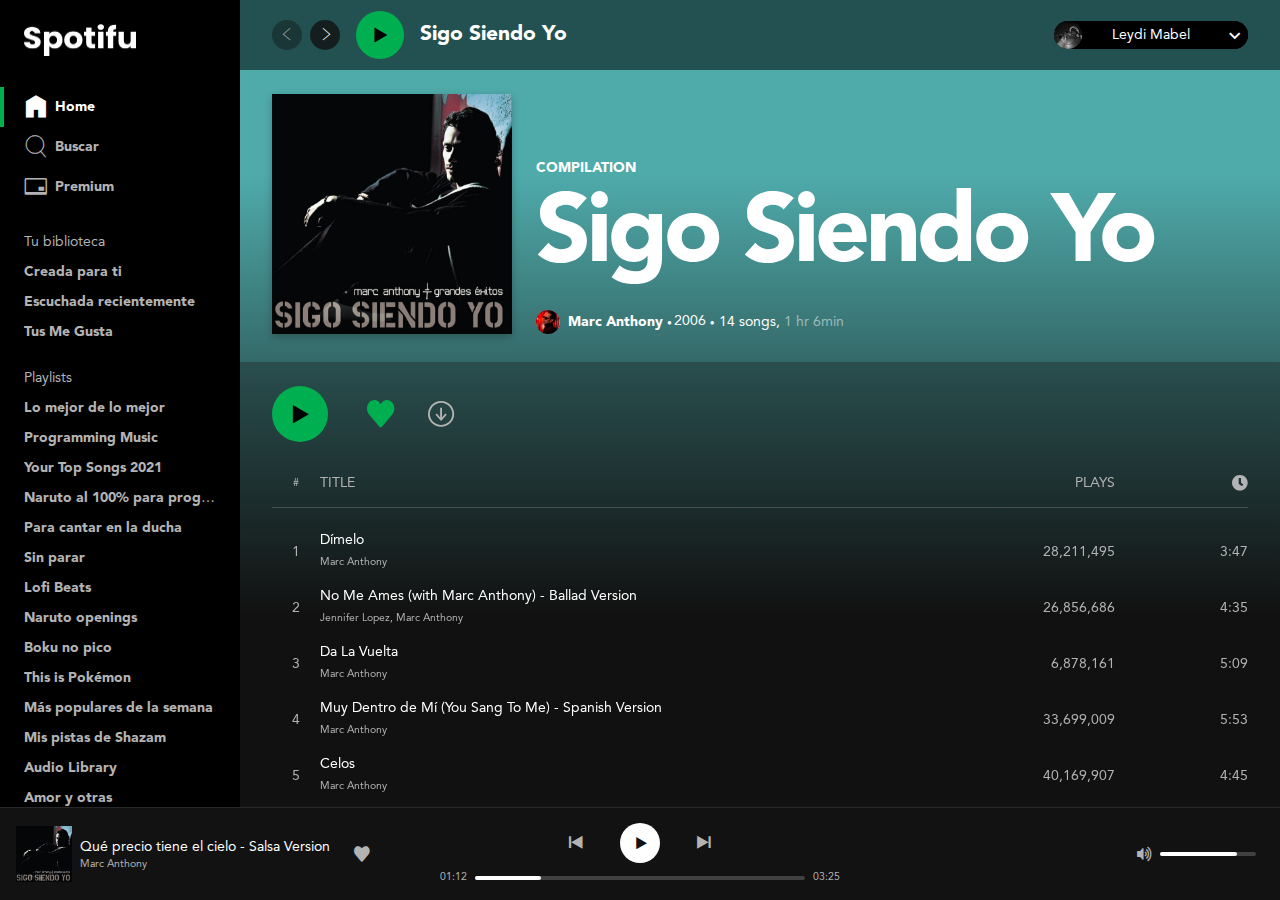
==== pages/album.html @ 7ec0ede6 "Add album component" ====
<!DOCTYPE html>
<html lang="es">
<head>
    <meta charset="UTF-8">
    <meta http-equiv="X-UA-Compatible" content="IE=edge">
    <meta name="viewport" content="width=device-width, initial-scale=1.0">
    <link rel="stylesheet" href="../styles/style.css">
    <title>Spotifu - Sigo Siendo Yo</title>
    <!-- Favicon -->
    <link rel="apple-touch-icon" sizes="57x57" href="./assets/favicon/apple-icon-57x57.png">
    <link rel="apple-touch-icon" sizes="60x60" href="./assets/favicon/apple-icon-60x60.png">
    <link rel="apple-touch-icon" sizes="72x72" href="./assets/favicon/apple-icon-72x72.png">
    <link rel="apple-touch-icon" sizes="76x76" href="./assets/favicon/apple-icon-76x76.png">
    <link rel="apple-touch-icon" sizes="114x114" href="./assets/favicon/apple-icon-114x114.png">
    <link rel="apple-touch-icon" sizes="120x120" href="./assets/favicon/apple-icon-120x120.png">
    <link rel="apple-touch-icon" sizes="144x144" href="./assets/favicon/apple-icon-144x144.png">
    <link rel="apple-touch-icon" sizes="152x152" href="./assets/favicon/apple-icon-152x152.png">
    <link rel="apple-touch-icon" sizes="180x180" href="./assets/favicon/apple-icon-180x180.png">
    <link rel="icon" type="image/png" sizes="192x192"  href="./assets/favicon/android-icon-192x192.png">
    <link rel="icon" type="image/png" sizes="32x32" href="./assets/favicon/favicon-32x32.png">
    <link rel="icon" type="image/png" sizes="96x96" href="./assets/favicon/favicon-96x96.png">
    <link rel="icon" type="image/png" sizes="16x16" href="./assets/favicon/favicon-16x16.png">
    <link rel="manifest" href="./assets/favicon/manifest.json">
    <meta name="msapplication-TileColor" content="#ffffff">
    <meta name="msapplication-TileImage" content="./assets/favicon/ms-icon-144x144.png">
    <meta name="theme-color" content="#ffffff">
</head>
<body class="body">
        
    <div class="layout">
        <div class="layout-block">
            <div class="layout-sidebar">
                <div class="sidebar">
                    <header class="logo"> 
                        <a href="/" aria-current="page">
                            <img class="logo-image" src="../assets/images/spotifu-logo.png" width="112px" height="32px" alt="Spotifu logo">
                        </a>
                    </header>
                    <!-- 
                        Alternative form:
                        <div class="logo" role="banner"></div> 
                    -->
                    <nav class="menu" aria-label="principal-navigation">
                        <ul class="menu-list">
                            <li class="menuItem is-active">
                                <a href="/" class="link" aria-current="page">
                                    <i class="icon-home" aria-hidden="true"></i> 
                                    <span>Home</span>
                                </a>
                            </li>
                            <li class="menuItem">
                                <a href="#" class="link">
                                    <i class="icon-search" aria-hidden="true"></i> 
                                    <span>Buscar</span>
                                </a>
                            </li>
                            <li class="menuItem">
                                <a href="#" class="link">
                                    <i class="icon-credit-card" aria-hidden="true"></i> 
                                    <span>Premium</span>
                                </a>
                            </li>
                        </ul>
                    </nav>
                    <nav class="list" aria-labelledby="library-navigation">
                        <h2 class="list-title" id="library-navigation">Tu biblioteca</h2>
                        <ul class="list-content">
                            <li class="list-item">
                                <span class="ellipsis">
                                    <a class="link" href="#">Creada para ti</a>
                                </span>
                            </li>
                            <li class="list-item">
                                <span class="ellipsis">
                                    <a class="link" href="#">Escuchada recientemente</a>
                                </span>
                            </li>
                            <li class="list-item">
                                <span class="ellipsis">
                                    <a class="link" href="#">Tus Me Gusta</a>
                                </span>
                            </li>
                        </ul>
                    </nav>
                    <nav class="list" aria-labelledby="playlist-navigation">
                        <h2 class="list-title" id="playlist-navigation">Playlists</h2>
                        <ul class="list-content">
                            <li class="list-item">
                                <span class="ellipsis">
                                    <a class="link" href="#">Lo mejor de lo mejor</a>
                                </span>
                            </li>
                            <li class="list-item">
                                <span class="ellipsis">
                                    <a class="link" href="#">Programming Music</a>
                                </span>
                            </li>
                            <li class="list-item">
                                <span class="ellipsis">
                                    <a class="link" href="#">Your Top Songs 2021</a>
                                </span>
                            </li>
                            <li class="list-item">
                                <span class="ellipsis">
                                    <a class="link" href="#">Naruto al 100% para programar</a>
                                </span>
                            </li>
                            <li class="list-item">
                                <span class="ellipsis">
                                    <a class="link" href="#">Para cantar en la ducha</a>
                                </span>
                            </li>
                            <li class="list-item">
                                <span class="ellipsis">
                                    <a class="link" href="#">Sin parar</a>
                                </span>
                            </li>
                            <li class="list-item">
                                <span class="ellipsis">
                                    <a class="link" href="#">Lofi Beats</a>
                                </span>
                            </li>
                            <li class="list-item">
                                <span class="ellipsis">
                                    <a class="link" href="#">Naruto openings</a>
                                </span>
                            </li>
                            <li class="list-item">
                                <span class="ellipsis">
                                    <a class="link" href="#">Boku no pico</a>
                                </span>
                            </li>
                            <li class="list-item">
                                <span class="ellipsis">
                                    <a class="link" href="#">This is Pokémon</a>
                                </span>
                            </li>
                            <li class="list-item">
                                <span class="ellipsis">
                                    <a class="link" href="#">Más populares de la semana</a>
                                </span>
                            </li>
                            <li class="list-item">
                                <span class="ellipsis">
                                    <a class="link" href="#">Mis pistas de Shazam</a>
                                </span>
                            </li>
                            <li class="list-item">
                                <span class="ellipsis">
                                    <a class="link" href="#">Audio Library</a>
                                </span>
                            </li>
                            <li class="list-item">
                                <span class="ellipsis">
                                    <a class="link" href="#">Amor y otras</a>
                                </span>
                            </li>
                            <li class="list-item">
                                <span class="ellipsis">
                                    <a class="link" href="#">Latin</a>
                                </span>
                            </li>
                            <li class="list-item">
                                <span class="ellipsis">
                                    <a class="link" href="#">Pokémon</a>
                                </span>
                            </li>
                            <li class="list-item">
                                <span class="ellipsis">
                                    <a class="link" href="#">Para cantar</a>
                                </span>
                            </li>
                            <li class="list-item">
                                <span class="ellipsis">
                                    <a class="link" href="#">Yui</a>
                                </span>
                            </li>
                        </ul>
                    </nav>
                </div>
            </div>
            <div class="layout-main">
                <div class="album-page">
                    <div class="sticky">
                        <div class="album-page-block">
                            <header class="header" aria-label="Top bar and user menu">
                                <div class="searching-container album-heading">
                                    <div class="navigation">
                                        <button class="navigation-prev" disabled aria-label="Back" title="Back">
                                            <i class="icon-arrow-left" aria-hidden="true"></i>
                                        </button>
                                        <button class="navigation-next" aria-label="Next" title="Next">
                                            <i class="icon-arrow-right" aria-hidden="true"></i>
                                        </button>
                                    </div>
                                    <div class="album-play">
                                        <button class="buttonIcon is-primary" aria-label="Play" title="Play">
                                            <i class="icon-play" aria-hidden="true"></i>
                                        </button>
                                    </div>
                                    <div class="album-title">
                                        <h2 class="album-name">Sigo Siendo Yo</h2>
                                    </div>
                                </div>
                                <div class="user">
                                    <div class="user-profile">
                                        <img src="../assets/images/user/leydi-mabel.jpg" width="28" height="28" alt="User profile image">
                                    </div>
                                    <div class="user-detail">
                                        <span class="ellipsis">
                                            <h3 class="user-username">Leydi Mabel</h3>
                                        </span>
                                    </div>
                                    <button class="dropdown-toggle" aria-label="Dropdown Toogle" title="Dropdown Toogle">
                                        <i class="icon-vector" aria-hidden="true"></i>
                                    </button>
                                </div>
                            </header>
                        </div>
                    </div>
                    <main class="album-page-block">
                        <section class="identifier">
                            <div class="identifier-coverAlbum">
                                <img src="../assets/images/album-cover/sin-otro-sentido.jpg" width="240" height="240" alt="Cover Sin Otro Sentido album">
                            </div>
                            <div class="identifier-info">
                                <span class="identifier-heading">COMPILATION</span>
                                <div class="identifier-title">
                                    <h3 class="identifier-titleAlbum">Sigo Siendo Yo</h3> 
                                </div>
                                <div class="identifier-about">
                                    <div class="identifier-cover">
                                        <img class="identifier-coverSinger" src="../assets/images/album-cover/cover-singer.jpg" width="50" height="50" alt="Cover of Marc Anthony singer">
                                    </div>
                                    <div class="identifier-detail">
                                        <a class="identifier-nameSinger link" href="#">Marc Anthony</a>
                                        <p class="identifier-date">2006 </p>
                                        <p class="identifier-quantity">14 songs, <span class="identifier-time">1 hr 6min</span></p>
                                    </div>
                                </div>
                            </div>
                        </section> 
                        <section class="albumContainer">
                            <div class="albumContainer-block">
                                <div class="controlButton">
                                    <div class="controlButton-container">
                                        <div class="controlButton-principal">
                                            <div class="playAlbum-container">
                                                <button class="buttonIcon is-primary playAlbum">
                                                    <i class="icon-play"></i>
                                                </button>
                                            </div>
                                        </div>
                                        <div class="controlButton-secondary">
                                            <div class="saveAlbum-container">
                                                <button class="buttonIcon saveAlbum" title="Remove From Your Library">
                                                    <i class="icon-heart"></i>
                                                </button>
                                            </div>
                                            <div class="downloadAlbum-container">
                                                <button class="buttonIcon downloadAlbum" title="Download">
                                                    <i class="icon-download"></i>
                                                </button>
                                            </div>
                                        </div>
                                    </div>
                                </div>
                            </div>
                            <div class="albumContainer-block">
                                <div class="albumListing">
                                    <div class="sticky">
                                        <div class="albumListing-block">
                                            <div class="albumHeader">
                                                <div class="numberSong titleHeader">
                                                    <p class="numberSong-title">#</p>
                                                </div>
                                                <div class="nameSong title-header">
                                                    <p class="nameSong-title">TITLE</p>
                                                </div>
                                                <div class="playSong title-header">
                                                    <p class="playSong-title">PLAYS</p>
                                                </div>
                                                <div class="durationSong durationSong-title title-header">
                                                    <i class="icon-clock"></i>
                                                </div>
                                            </div>
                                        </div>
                                    </div>
                                    <div class="albumListing-block">
                                        <div class="albumList">
                                            <div class="albumList-container">
                                                <div class="song">
                                                    <div class="numberSong numberSong-container">
                                                        <span class="numberSong-enumeration">1</span>
                                                        <button class="buttonIcon play-song">
                                                            <i class="icon-play" aria-hidden="true"></i>
                                                        </button>
                                                    </div>
                                                    <div class="nameSong nameSong-container">
                                                        <p class="nameSong-name">Dímelo</p>
                                                        <p class="nameSong-artist">Marc Anthony</p>
                                                    </div>
                                                    <div class="playSong playSong-container">
                                                        <span class="playSong-quantity">28,211,495</span>
                                                    </div>
                                                    <div class="durationSong durationSong-container">
                                                        <span class="durationSong-time">3:47</span>
                                                    </div>
                                                </div>
                                    
                                                <div class="song">
                                                    <div class="numberSong numberSong-container">
                                                        <span class="numberSong-enumeration">2</span>
                                                        <button class="buttonIcon play-song">
                                                            <i class="icon-play" aria-hidden="true"></i>
                                                        </button>
                                                    </div>
                                                    <div class="nameSong nameSong-container">
                                                        <p class="nameSong-name">No Me Ames (with Marc Anthony) - Ballad Version</p>
                                                        <p class="nameSong-artist">Jennifer Lopez, Marc Anthony</p>
                                                    </div>
                                                    <div class="playSong playSong-container">
                                                        <span class="playSong-quantity">26,856,686</span>
                                                    </div>
                                                    <div class="durationSong durationSong-container">
                                                        <span class="durationSong-time">4:35</span>
                                                    </div>
                                                </div>
                                    
                                                <div class="song">
                                                    <div class="numberSong numberSong-container">
                                                        <span class="numberSong-enumeration">3</span>
                                                        <button class="buttonIcon play-song">
                                                            <i class="icon-play" aria-hidden="true"></i>
                                                        </button>
                                                    </div>
                                                    <div class="nameSong nameSong-container">
                                                        <p class="nameSong-name">Da La Vuelta</p>
                                                        <p class="nameSong-artist">Marc Anthony</p>
                                                    </div>
                                                    <div class="playSong playSong-container">
                                                        <span class="playSong-quantity">6,878,161</span>
                                                    </div>
                                                    <div class="durationSong durationSong-container">
                                                        <span class="durationSong-time">5:09</span>
                                                    </div>
                                                </div>
                                    
                                                <div class="song">
                                                    <div class="numberSong numberSong-container">
                                                        <span class="numberSong-enumeration">4</span>
                                                        <button class="buttonIcon play-song">
                                                            <i class="icon-play" aria-hidden="true"></i>
                                                        </button>
                                                    </div>
                                                    <div class="nameSong nameSong-container">
                                                        <p class="nameSong-name">Muy Dentro de Mí (You Sang To Me) - Spanish Version</p>
                                                        <p class="nameSong-artist">Marc Anthony</p>
                                                    </div>
                                                    <div class="playSong playSong-container">
                                                        <span class="playSong-quantity">33,699,009</span>
                                                    </div>
                                                    <div class="durationSong durationSong-container">
                                                        <span class="durationSong-time">5:53</span>
                                                    </div>
                                                </div>
                                    
                                                <div class="song">
                                                    <div class="numberSong numberSong-container">
                                                        <span class="numberSong-enumeration">5</span>
                                                        <button class="buttonIcon play-song">
                                                            <i class="icon-play" aria-hidden="true"></i>
                                                        </button>
                                                    </div>
                                                    <div class="nameSong nameSong-container">
                                                        <p class="nameSong-name">Celos</p>
                                                        <p class="nameSong-artist">Marc Anthony</p>
                                                    </div>
                                                    <div class="playSong playSong-container">
                                                        <span class="playSong-quantity">40,169,907</span>
                                                    </div>
                                                    <div class="durationSong durationSong-container">
                                                        <span class="durationSong-time">4:45</span>
                                                    </div>
                                                </div>
                                    
                                                <div class="song">
                                                    <div class="numberSong numberSong-container">
                                                        <span class="numberSong-enumeration">6</span>
                                                        <button class="buttonIcon play-song">
                                                            <i class="icon-play" aria-hidden="true"></i>
                                                        </button>
                                                    </div>
                                                    <div class="nameSong nameSong-container">
                                                        <p class="nameSong-name">Tragedia</p>
                                                        <p class="nameSong-artist">Marc Anthony</p>
                                                    </div>
                                                    <div class="playSong playSong-container">
                                                        <span class="playSong-quantity">8,869,617</span>
                                                    </div>
                                                    <div class="durationSong durationSong-container">
                                                        <span class="durationSong-time">3:46</span>
                                                    </div>
                                                </div>
                                    
                                                <div class="song">
                                                    <div class="numberSong numberSong-container">
                                                        <span class="numberSong-enumeration">7</span>
                                                        <button class="buttonIcon play-song">
                                                            <i class="icon-play" aria-hidden="true"></i>
                                                        </button>
                                                    </div>
                                                    <div class="nameSong nameSong-container">
                                                        <p class="nameSong-name">Barco a la Deriva</p>
                                                        <p class="nameSong-artist">Marc Anthony</p>
                                                    </div>
                                                    <div class="playSong playSong-container">
                                                        <span class="playSong-quantity">6,094,743</span>
                                                    </div>
                                                    <div class="durationSong durationSong-container">
                                                        <span class="durationSong-time">4:33</span>
                                                    </div>
                                                </div>
                                    
                                                <div class="song">
                                                    <div class="numberSong numberSong-container">
                                                        <span class="numberSong-enumeration">8</span>
                                                        <button class="buttonIcon play-song">
                                                            <i class="icon-play" aria-hidden="true"></i>
                                                        </button>
                                                    </div>
                                                    <div class="nameSong nameSong-container">
                                                        <p class="nameSong-name">Ahora Quién</p>
                                                        <p class="nameSong-artist">Marc Anthony</p>
                                                    </div>
                                                    <div class="playSong playSong-container">
                                                        <span class="playSong-quantity">58,968,268</span>
                                                    </div>
                                                    <div class="durationSong durationSong-container">
                                                        <span class="durationSong-time">5:05</span>
                                                    </div>
                                                </div>
                                    
                                                <div class="song">
                                                    <div class="numberSong numberSong-container">
                                                        <span class="numberSong-enumeration">9</span>
                                                        <button class="buttonIcon play-song">
                                                            <i class="icon-play" aria-hidden="true"></i>
                                                        </button>
                                                    </div>
                                                    <div class="nameSong nameSong-container">
                                                        <p class="nameSong-name">Valió la Pena - Salsa Version</p>
                                                        <p class="nameSong-artist">Marc Anthony</p>
                                                    </div>
                                                    <div class="playSong playSong-container">
                                                        <span class="playSong-quantity">158,911,388</span>
                                                    </div>
                                                    <div class="durationSong durationSong-container">
                                                        <span class="durationSong-time">4:49</span>
                                                    </div>
                                                </div>
                                    
                                                <div class="song">
                                                    <div class="numberSong numberSong-container">
                                                        <span class="numberSong-enumeration">10</span>
                                                        <button class="buttonIcon play-song">
                                                            <i class="icon-play" aria-hidden="true"></i>
                                                        </button>
                                                    </div>
                                                    <div class="nameSong nameSong-container">
                                                        <p class="nameSong-name">Se Esfuma Tu Amor</p>
                                                        <p class="nameSong-artist">Marc Anthony</p>
                                                    </div>
                                                    <div class="playSong playSong-container">
                                                        <span class="playSong-quantity">6,734,876</span>
                                                    </div>
                                                    <div class="durationSong durationSong-container">
                                                        <span class="durationSong-time">3:52</span>
                                                    </div>
                                                </div>
                                    
                                                <div class="song">
                                                    <div class="numberSong numberSong-container">
                                                        <span class="numberSong-enumeration">11</span>
                                                        <button class="buttonIcon play-song">
                                                            <i class="icon-play" aria-hidden="true"></i>
                                                        </button>
                                                    </div>
                                                    <div class="nameSong nameSong-container">
                                                        <p class="nameSong-name">Tu Amor Me Hace Bien - Salsa Version</p>
                                                        <p class="nameSong-artist">Marc Anthony</p>
                                                    </div>
                                                    <div class="playSong playSong-container">
                                                        <span class="playSong-quantity">187,162,768</span>
                                                    </div>
                                                    <div class="durationSong durationSong-container">
                                                        <span class="durationSong-time">4:49</span>
                                                    </div>
                                                </div>
                                    
                                                <div class="song">
                                                    <div class="numberSong numberSong-container">
                                                        <span class="numberSong-enumeration">12</span>
                                                        <button class="buttonIcon play-song">
                                                            <i class="icon-play" aria-hidden="true"></i>
                                                        </button>
                                                    </div>
                                                    <div class="nameSong nameSong-container">
                                                        <p class="nameSong-name">Lamento Borincano - Salsa Version</p>
                                                        <p class="nameSong-artist">Marc Anthony</p>
                                                    </div>
                                                    <div class="playSong playSong-container">
                                                        <span class="playSong-quantity">6,491,517</span>
                                                    </div>
                                                    <div class="durationSong durationSong-container">
                                                        <span class="durationSong-time">5:03</span>
                                                    </div>
                                                </div>
                                    
                                                <div class="song">
                                                    <div class="numberSong numberSong-container">
                                                        <span class="numberSong-enumeration">13</span>
                                                        <button class="buttonIcon play-song">
                                                            <i class="icon-play" aria-hidden="true"></i>
                                                        </button>
                                                    </div>
                                                    <div class="nameSong nameSong-container">
                                                        <p class="nameSong-name">Lo Que No Di</p>
                                                        <p class="nameSong-artist">Marc Anthony</p>
                                                    </div>
                                                    <div class="playSong playSong-container">
                                                        <span class="playSong-quantity">3,757,350</span>
                                                    </div>
                                                    <div class="durationSong durationSong-container">
                                                        <span class="durationSong-time">5:32</span>
                                                    </div>
                                                </div>
                                    
                                                <div class="song">
                                                    <div class="numberSong numberSong-container">
                                                        <span class="numberSong-enumeration">14</span>
                                                        <button class="buttonIcon play-song">
                                                            <i class="icon-play" aria-hidden="true"></i>
                                                        </button>
                                                    </div>
                                                    <div class="nameSong nameSong-container">
                                                        <p class="nameSong-name">Qué Precio Tiene el Cielo - Salsa Version</p>
                                                        <p class="nameSong-artist">Marc Anthony</p>
                                                    </div>
                                                    <div class="playSong playSong-container">
                                                        <span class="playSong-quantity">113,970,550</span>
                                                    </div>
                                                    <div class="durationSong durationSong-container">
                                                        <span class="durationSong-time">5:02</span>
                                                    </div>
                                                </div>
                                            </div>
                                        </div>
                                    </div>
                                </div>
                            </div>
                            <div class="albumContainer-block">
                                <div class="albumCopyright">
                                    <p class="albumCopyright-date">June 30, 2006</p>
                                    <p class="albumCopyright-info">&reg; Compilation 2006 SONY BMG MUSIC ENTERTAINMENT (US Latin) LLC</p>
                                </div>
                            </div>        
                        </section>
                        <section class="playlistList" aria-labelledby="region-2">
                            <div class="playlistList-top">
                                <div class="playlistList-heading">
                                    <h2 class="playlistList-title" id="region-2">More by Marc Anthony</h2>
                                </div>
                                <div class="navigation">
                                    <button class="navigation-prev" aria-label="Back" title="Back">
                                        <i class="icon-arrow-left" aria-hidden="true"></i>
                                    </button>
                                    <button class="navigation-next" disabled aria-label="Next" title="Next">
                                        <i class="icon-arrow-right" aria-hidden="true"></i>
                                    </button>
                                </div>
                            </div>
                            <div class="playlistList-container">
                                <div class="playlistA">
                                    <div class="playlistA-cover">
                                        <img src="../assets/images/album-cover/marc-anthony/3-0.jpg"  width="150" height="150" alt="Cover 3.0 album by Marc Anthony">
                                        <button class="buttonIcon is-primary" aria-label="Play" title="Play">
                                            <i class="icon-play" aria-hidden="true"></i>
                                        </button>
                                    </div>
                                    <div class="playlistA-detail">
                                        <a href="#" class="playlistA-title">3.0</a>
                                        <a href="#" class="playlistA-artist">2013</a>
                                    </div>
                                </div>
                                <div class="playlistA">
                                    <div class="playlistA-cover">
                                        <img src="../assets/images/album-cover/marc-anthony/valio-la-pena.jpg"  width="150" height="150" alt="Cover Valio La Pena album by Marc Anthony">
                                        <button class="buttonIcon is-primary" aria-label="Play" title="Play">
                                            <i class="icon-play" aria-hidden="true"></i>
                                        </button>
                                    </div>
                                    <div class="playlistA-detail">
                                        <a href="#" class="playlistA-title">Valió La Pena</a>
                                        <a href="#" class="playlistA-artist">2004</a>
                                    </div>
                                </div>
                                
                                <div class="playlistA">
                                    <div class="playlistA-cover">
                                        <img src="../assets/images/album-cover/marc-anthony/pa-lla-voy.jpg"  width="150" height="150" alt="Cover Pa'lla Voy album by Marc Anthony">
                                        <button class="buttonIcon is-primary" aria-label="Play" title="Play">
                                            <i class="icon-play" aria-hidden="true"></i>
                                        </button>
                                    </div>
                                    <div class="playlistA-detail">
                                        <a href="#" class="playlistA-title">Pa'lla Voy</a>
                                        <a href="#" class="playlistA-artist">2022</a>
                                    </div>
                                </div>
                        
                                <div class="playlistA">
                                    <div class="playlistA-cover">
                                        <img src="../assets/images/album-cover/marc-anthony/opus.jpg"  width="150" height="150" alt="Cover OPUS album by Marc Anthony">
                                        <button class="buttonIcon is-primary" aria-label="Play" title="Play">
                                            <i class="icon-play" aria-hidden="true"></i>
                                        </button>
                                    </div>
                                    <div class="playlistA-detail">
                                        <a href="#" class="playlistA-title">OPUS</a>
                                        <a href="#" class="playlistA-artist">2019</a>
                                    </div>
                                </div>
                        
                                <div class="playlistA">
                                    <div class="playlistA-cover">
                                        <img src="../assets/images/album-cover/marc-anthony/de-vuelta-pa-la-vuelta.jpg"  width="150" height="150" alt="Cover De Vuelta Pa' La Vuelta album by Marc Anthony">
                                        <button class="buttonIcon is-primary" aria-label="Play" title="Play">
                                            <i class="icon-play" aria-hidden="true"></i>
                                        </button>
                                    </div>
                                    <div class="playlistA-detail">
                                        <a href="#" class="playlistA-title">De Vuelta Pa' La Vuelta</a>
                                        <a href="#" class="playlistA-artist">2020</a>
                                    </div>
                                </div>
                        
                                <div class="playlistA">
                                    <div class="playlistA-cover">
                                        <img src="../assets/images/album-cover/marc-anthony/contra-la-corriente.jpg"  width="150" height="150" alt="Cover Contra La Corriente album by Marc Anthony">
                                        <button class="buttonIcon is-primary" aria-label="Play" title="Play">
                                            <i class="icon-play" aria-hidden="true"></i>
                                        </button>
                                    </div>
                                    <div class="playlistA-detail">
                                        <a href="#" class="playlistA-title">Contra La Corriente</a>
                                        <a href="#" class="playlistA-artist">1997</a>
                                    </div>
                                </div>
                        
                                <div class="playlistA">
                                    <div class="playlistA-cover">
                                        <img src="../assets/images/album-cover/marc-anthony/iconos.jpg"  width="150" height="150" alt="Cover Iconos album by Marc Anthony">
                                        <button class="buttonIcon is-primary" aria-label="Play" title="Play">
                                            <i class="icon-play" aria-hidden="true"></i>
                                        </button>
                                    </div>
                                    <div class="playlistA-detail">
                                        <a href="#" class="playlistA-title">Iconos</a>
                                        <a href="#" class="playlistA-artist">2010</a>
                                    </div>
                                </div>
                    
                                <div class="playlistA">
                                    <div class="playlistA-cover">
                                        <img src="../assets/images/album-cover/marc-anthony/amar-sin-mentiras.jpg"  width="150" height="150" alt="Cover Amar Sin Mentiras album by Marc Anthony">
                                        <button class="buttonIcon is-primary" aria-label="Play" title="Play">
                                            <i class="icon-play" aria-hidden="true"></i>
                                        </button>
                                    </div>
                                    <div class="playlistA-detail">
                                        <a href="#" class="playlistA-title">Amar Sin Mentiras</a>
                                        <a href="#" class="playlistA-artist">2004</a>
                                    </div>
                                </div>
                    
                                <div class="playlistA">
                                    <div class="playlistA-cover">
                                        <img src="../assets/images/album-cover/marc-anthony/mended.jpg"  width="150" height="150" alt="Cover Mended album by Marc Anthony">
                                        <button class="buttonIcon is-primary" aria-label="Play" title="Play">
                                            <i class="icon-play" aria-hidden="true"></i>
                                        </button>
                                    </div>
                                    <div class="playlistA-detail">
                                        <a href="#" class="playlistA-title">Mended</a>
                                        <a href="#" class="playlistA-artist">2002</a>
                                    </div>
                                </div>
                    
                                <div class="playlistA">
                                    <div class="playlistA-cover">
                                        <img src="../assets/images/album-cover/marc-anthony/libre.jpg"  width="150" height="150" alt="Cover Libre album by Marc Anthony">
                                        <button class="buttonIcon is-primary" aria-label="Play" title="Play">
                                            <i class="icon-play" aria-hidden="true"></i>
                                        </button>
                                    </div>
                                    <div class="playlistA-detail">
                                        <a href="#" class="playlistA-title">Libre</a>
                                        <a href="#" class="playlistA-artist">2001</a>
                                    </div>
                                </div>
                            </div>      
                        </section>
                    </main>
                </div>
            </div>
        </div>
        <div class="layout-block">
            <footer class="layout-bottom">
                <div class="player">
                    <div class="player-nowPlaying">
                        <div class="nowPlaying">
                            <div class="nowPlaying-cover">
                                <img src="../assets/images/album-cover/sin-otro-sentido.jpg" width="56" height="56" alt="Song cover Que precio tiene el cielo">
                            </div>
                            <div class="nowPlaying-detail">
                                <div class="nowPlaying-description">
                                    <a class="nowPlaying-title" href="#">Qué precio tiene el cielo - Salsa Version</a>
                                    <a class="nowPlaying-artist" href="#">Marc Anthony</a>
                                </div>
                                <div class="nowPlaying-action">
                                    <button class="player-controller" aria-label="Save from Your Library" title="Save from Your Library" role="switch" aria-checked="false">
                                        <i class="icon-heart" aria-hidden="true"></i>
                                    </button>
                                </div>
                            </div>
                        </div>
                    </div>
                    <div class="player-playerControl">
                        <div class="playerControl">
                            <div class="playerControl-button" aria-label="Playback control">
                                <button class="buttonIcon" aria-label="Previous" title="Previous">
                                    <i class="icon-prev"  aria-hidden="true"></i>
                                </button>
                                <button class="buttonIcon is-white" aria-label="Play" title="Play">
                                    <i class="icon-play"  aria-hidden="true"></i>
                                </button>
                                <button class="buttonIcon" aria-label="Next" title="Next">
                                    <i class="icon-next"  aria-hidden="true"></i>
                                </button>            
                            </div>
                            <div class="playerPlayback">
                                <span class="playerPlayback-progressTime">01:12</span>
                                <div class="playerPlayback-slider">
                                    <div class="slider">
                                        <div class="slider-progress">
                                            <button class="slider-button" aria-label="Control audio playback progress"></button>
                                        </div>
                                    </div>
                                </div>
                                <span class="playerPlayback-progressTime">03:25</span>
                            </div>
                        </div>
                    </div>
                    <div class="player-volumeControl">
                        <div class="volumeControl">
                            <button class="player-controller" aria-describedby="volume-icon" aria-label="Mute" title="Mute">
                                <i class="icon-volume-up" id="volume-icon" role="presentation" aria-label="Volume up"></i>
                            </button> 
                            <div class="volumeControl-slider">
                                <div class="slider">
                                    <div class="slider-progress">
                                        <button class="slider-button" aria-label="Control audio playback volume"></button>
                                    </div>
                                </div>
                            </div>
                        </div>
                    </div>
                </div>
            </footer>
        </div>        
    </div>
    
</body>
</html>
---- styles/style.css ----
@import './icon.css';
@import './font.css';
@import './body.css';
@import './link.css';
@import './button-icon.css';
@import './sidebar.css';
@import './ellipsis.css';
@import './player.css';
@import './page.css';
@import './layout.css';
@import './scrollbar.css';
@import './album.css';

:root {
    /* Colors*/
    --primary: #00B050;
    --white: #FFFFFF;
    --gray10: #B3B3B3;
    --gray20: #737373;
    --gray30: #282828;
    --gray40: #181818;
    --gray50: #121212;
    --gray60: #000000;

    /* Font */
    --baseFontFamily: Avenir, Helvetica, sans-serif;
    
    /* Text styles */
    /* SYNTAX → font: font-style, font-variant, font-weight, font-size, font-height, font-family; */
    --headline1: 900 2rem/normal var(--baseFontFamily); 
    --headline2: 800 1.5rem/1.75rem var(--baseFontFamily); 
    --baseFont: normal .875rem/1.375rem var(--baseFontFamily); 
    --baseFontBold: 900 .875rem/1.375rem var(--baseFontFamily); 
    --button: 500 .875rem/1rem var(--baseFontFamily); 
    --small: 500 .75em/normal var(--baseFontFamily); 
    /*'small' will be 75 % of the size of its parent*/
}
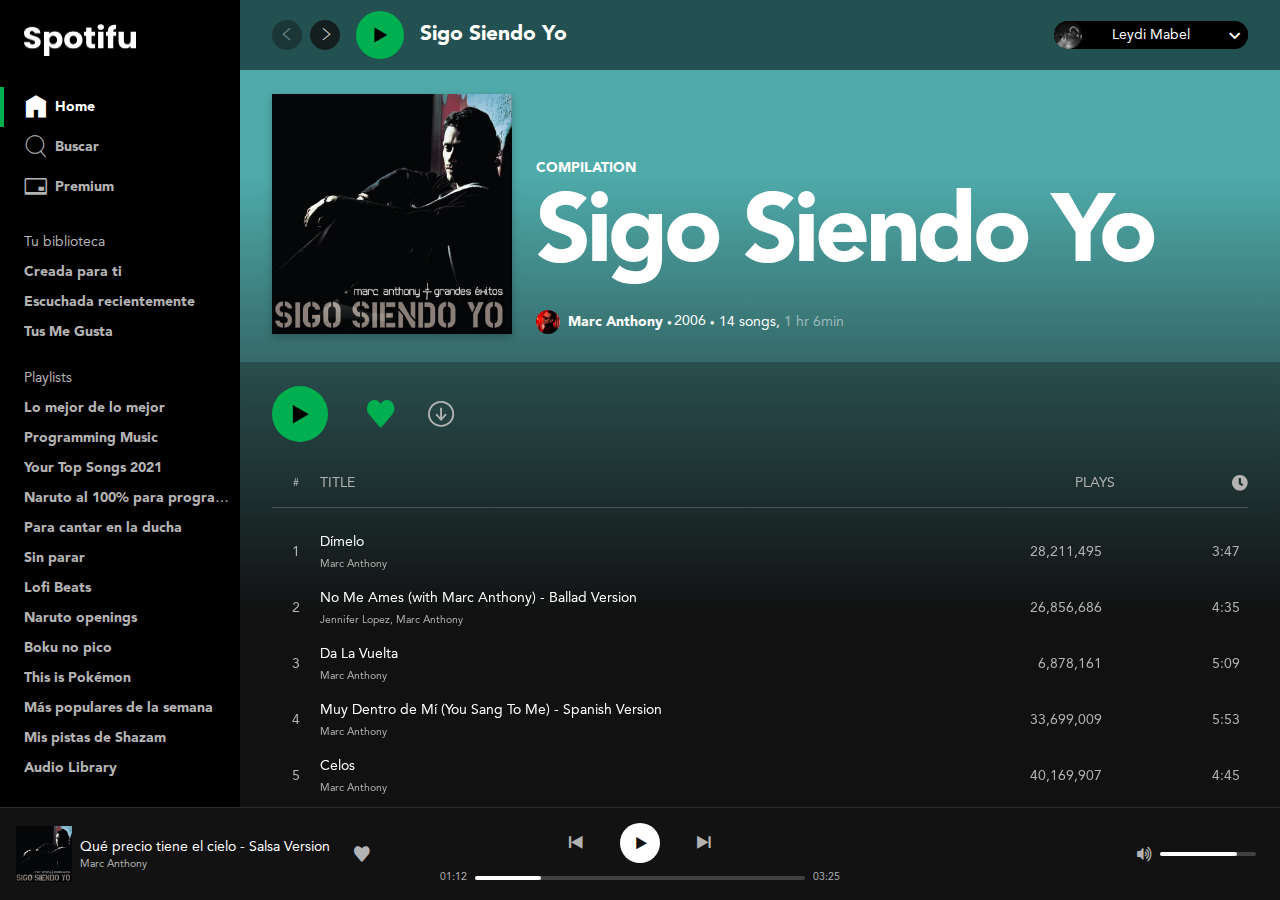
==== commit d139e12f: "Modify playlist songs on the sidebar" ====
--- a/pages/album.html
+++ b/pages/album.html
@@ -32,7 +32,7 @@
             <div class="layout-sidebar">
                 <div class="sidebar">
                     <header class="logo"> 
-                        <a href="/" aria-current="page">
+                        <a href="../index.html" aria-current="page">
                             <img class="logo-image" src="../assets/images/spotifu-logo.png" width="112px" height="32px" alt="Spotifu logo">
                         </a>
                     </header>
@@ -43,7 +43,7 @@
                     <nav class="menu" aria-label="principal-navigation">
                         <ul class="menu-list">
                             <li class="menuItem is-active">
-                                <a href="/" class="link" aria-current="page">
+                                <a href="../index.html" class="link" aria-current="page">
                                     <i class="icon-home" aria-hidden="true"></i> 
                                     <span>Home</span>
                                 </a>
@@ -84,98 +84,100 @@
                     </nav>
                     <nav class="list" aria-labelledby="playlist-navigation">
                         <h2 class="list-title" id="playlist-navigation">Playlists</h2>
-                        <ul class="list-content">
-                            <li class="list-item">
-                                <span class="ellipsis">
-                                    <a class="link" href="#">Lo mejor de lo mejor</a>
-                                </span>
-                            </li>
-                            <li class="list-item">
-                                <span class="ellipsis">
-                                    <a class="link" href="#">Programming Music</a>
-                                </span>
-                            </li>
-                            <li class="list-item">
-                                <span class="ellipsis">
-                                    <a class="link" href="#">Your Top Songs 2021</a>
-                                </span>
-                            </li>
-                            <li class="list-item">
-                                <span class="ellipsis">
-                                    <a class="link" href="#">Naruto al 100% para programar</a>
-                                </span>
-                            </li>
-                            <li class="list-item">
-                                <span class="ellipsis">
-                                    <a class="link" href="#">Para cantar en la ducha</a>
-                                </span>
-                            </li>
-                            <li class="list-item">
-                                <span class="ellipsis">
-                                    <a class="link" href="#">Sin parar</a>
-                                </span>
-                            </li>
-                            <li class="list-item">
-                                <span class="ellipsis">
-                                    <a class="link" href="#">Lofi Beats</a>
-                                </span>
-                            </li>
-                            <li class="list-item">
-                                <span class="ellipsis">
-                                    <a class="link" href="#">Naruto openings</a>
-                                </span>
-                            </li>
-                            <li class="list-item">
-                                <span class="ellipsis">
-                                    <a class="link" href="#">Boku no pico</a>
-                                </span>
-                            </li>
-                            <li class="list-item">
-                                <span class="ellipsis">
-                                    <a class="link" href="#">This is Pokémon</a>
-                                </span>
-                            </li>
-                            <li class="list-item">
-                                <span class="ellipsis">
-                                    <a class="link" href="#">Más populares de la semana</a>
-                                </span>
-                            </li>
-                            <li class="list-item">
-                                <span class="ellipsis">
-                                    <a class="link" href="#">Mis pistas de Shazam</a>
-                                </span>
-                            </li>
-                            <li class="list-item">
-                                <span class="ellipsis">
-                                    <a class="link" href="#">Audio Library</a>
-                                </span>
-                            </li>
-                            <li class="list-item">
-                                <span class="ellipsis">
-                                    <a class="link" href="#">Amor y otras</a>
-                                </span>
-                            </li>
-                            <li class="list-item">
-                                <span class="ellipsis">
-                                    <a class="link" href="#">Latin</a>
-                                </span>
-                            </li>
-                            <li class="list-item">
-                                <span class="ellipsis">
-                                    <a class="link" href="#">Pokémon</a>
-                                </span>
-                            </li>
-                            <li class="list-item">
-                                <span class="ellipsis">
-                                    <a class="link" href="#">Para cantar</a>
-                                </span>
-                            </li>
-                            <li class="list-item">
-                                <span class="ellipsis">
-                                    <a class="link" href="#">Yui</a>
-                                </span>
-                            </li>
-                        </ul>
+                        <div class="listSidebar-container">
+                            <ul class="list-content">
+                                <li class="list-item">
+                                    <span class="ellipsis">
+                                        <a class="link" href="#">Lo mejor de lo mejor</a>
+                                    </span>
+                                </li>
+                                <li class="list-item">
+                                    <span class="ellipsis">
+                                        <a class="link" href="#">Programming Music</a>
+                                    </span>
+                                </li>
+                                <li class="list-item">
+                                    <span class="ellipsis">
+                                        <a class="link" href="#">Your Top Songs 2021</a>
+                                    </span>
+                                </li>
+                                <li class="list-item">
+                                    <span class="ellipsis">
+                                        <a class="link" href="#">Naruto al 100% para programar</a>
+                                    </span>
+                                </li>
+                                <li class="list-item">
+                                    <span class="ellipsis">
+                                        <a class="link" href="#">Para cantar en la ducha</a>
+                                    </span>
+                                </li>
+                                <li class="list-item">
+                                    <span class="ellipsis">
+                                        <a class="link" href="#">Sin parar</a>
+                                    </span>
+                                </li>
+                                <li class="list-item">
+                                    <span class="ellipsis">
+                                        <a class="link" href="#">Lofi Beats</a>
+                                    </span>
+                                </li>
+                                <li class="list-item">
+                                    <span class="ellipsis">
+                                        <a class="link" href="#">Naruto openings</a>
+                                    </span>
+                                </li>
+                                <li class="list-item">
+                                    <span class="ellipsis">
+                                        <a class="link" href="#">Boku no pico</a>
+                                    </span>
+                                </li>
+                                <li class="list-item">
+                                    <span class="ellipsis">
+                                        <a class="link" href="#">This is Pokémon</a>
+                                    </span>
+                                </li>
+                                <li class="list-item">
+                                    <span class="ellipsis">
+                                        <a class="link" href="#">Más populares de la semana</a>
+                                    </span>
+                                </li>
+                                <li class="list-item">
+                                    <span class="ellipsis">
+                                        <a class="link" href="#">Mis pistas de Shazam</a>
+                                    </span>
+                                </li>
+                                <li class="list-item">
+                                    <span class="ellipsis">
+                                        <a class="link" href="#">Audio Library</a>
+                                    </span>
+                                </li>
+                                <li class="list-item">
+                                    <span class="ellipsis">
+                                        <a class="link" href="#">Amor y otras</a>
+                                    </span>
+                                </li>
+                                <li class="list-item">
+                                    <span class="ellipsis">
+                                        <a class="link" href="#">Latin</a>
+                                    </span>
+                                </li>
+                                <li class="list-item">
+                                    <span class="ellipsis">
+                                        <a class="link" href="#">Pokémon</a>
+                                    </span>
+                                </li>
+                                <li class="list-item">
+                                    <span class="ellipsis">
+                                        <a class="link" href="#">Para cantar</a>
+                                    </span>
+                                </li>
+                                <li class="list-item">
+                                    <span class="ellipsis">
+                                        <a class="link" href="#">Yui</a>
+                                    </span>
+                                </li>
+                            </ul>
+                        </div>
                     </nav>
                 </div>
             </div>
@@ -233,7 +235,7 @@
                                         <img class="identifier-coverSinger" src="../assets/images/album-cover/cover-singer.jpg" width="50" height="50" alt="Cover of Marc Anthony singer">
                                     </div>
                                     <div class="identifier-detail">
-                                        <a class="identifier-nameSinger link" href="#">Marc Anthony</a>
+                                        <a class="identifier-nameSinger link" href="./artist.html">Marc Anthony</a>
                                         <p class="identifier-date">2006 </p>
                                         <p class="identifier-quantity">14 songs, <span class="identifier-time">1 hr 6min</span></p>
                                     </div>
--- a/styles/style.css
+++ b/styles/style.css
@@ -10,6 +10,8 @@
 @import './layout.css';
 @import './scrollbar.css';
 @import './album.css';
+@import './artist.css';
+@import './button-type.css';
 
 :root {
     /* Colors*/
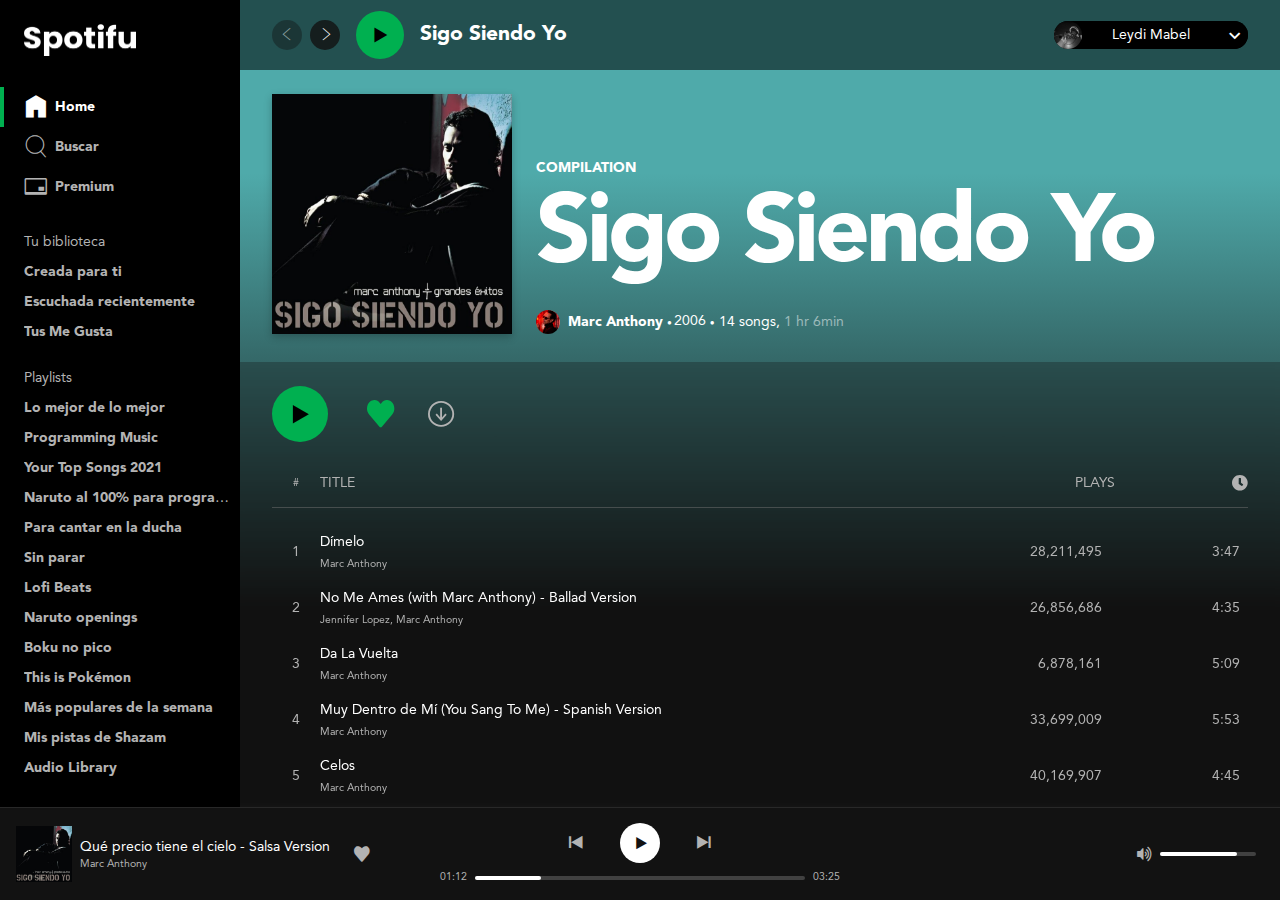
==== commit 6802e213: "Add line-clamp and ellipsis properties" ====
--- a/pages/album.html
+++ b/pages/album.html
@@ -591,8 +591,8 @@
                                         </button>
                                     </div>
                                     <div class="playlistA-detail">
-                                        <a href="#" class="playlistA-title">3.0</a>
-                                        <a href="#" class="playlistA-artist">2013</a>
+                                        <a href="#" class="playlistA-title ellipsis">3.0</a>
+                                        <a href="#" class="playlistA-artist line-clamp">2013</a>
                                     </div>
                                 </div>
                                 <div class="playlistA">
@@ -603,8 +603,8 @@
                                         </button>
                                     </div>
                                     <div class="playlistA-detail">
-                                        <a href="#" class="playlistA-title">Valió La Pena</a>
-                                        <a href="#" class="playlistA-artist">2004</a>
+                                        <a href="#" class="playlistA-title ellipsis">Valió La Pena</a>
+                                        <a href="#" class="playlistA-artist line-clamp">2004</a>
                                     </div>
                                 </div>
                                 
@@ -616,8 +616,8 @@
                                         </button>
                                     </div>
                                     <div class="playlistA-detail">
-                                        <a href="#" class="playlistA-title">Pa'lla Voy</a>
-                                        <a href="#" class="playlistA-artist">2022</a>
+                                        <a href="#" class="playlistA-title ellipsis">Pa'lla Voy</a>
+                                        <a href="#" class="playlistA-artist line-clamp">2022</a>
                                     </div>
                                 </div>
                         
@@ -629,8 +629,8 @@
                                         </button>
                                     </div>
                                     <div class="playlistA-detail">
-                                        <a href="#" class="playlistA-title">OPUS</a>
-                                        <a href="#" class="playlistA-artist">2019</a>
+                                        <a href="#" class="playlistA-title ellipsis">OPUS</a>
+                                        <a href="#" class="playlistA-artist line-clamp">2019</a>
                                     </div>
                                 </div>
                         
@@ -642,8 +642,8 @@
                                         </button>
                                     </div>
                                     <div class="playlistA-detail">
-                                        <a href="#" class="playlistA-title">De Vuelta Pa' La Vuelta</a>
-                                        <a href="#" class="playlistA-artist">2020</a>
+                                        <a href="#" class="playlistA-title ellipsis">De Vuelta Pa' La Vuelta</a>
+                                        <a href="#" class="playlistA-artist line-clamp">2020</a>
                                     </div>
                                 </div>
                         
@@ -655,8 +655,8 @@
                                         </button>
                                     </div>
                                     <div class="playlistA-detail">
-                                        <a href="#" class="playlistA-title">Contra La Corriente</a>
-                                        <a href="#" class="playlistA-artist">1997</a>
+                                        <a href="#" class="playlistA-title ellipsis">Contra La Corriente</a>
+                                        <a href="#" class="playlistA-artist line-clamp">1997</a>
                                     </div>
                                 </div>
                         
@@ -668,8 +668,8 @@
                                         </button>
                                     </div>
                                     <div class="playlistA-detail">
-                                        <a href="#" class="playlistA-title">Iconos</a>
-                                        <a href="#" class="playlistA-artist">2010</a>
+                                        <a href="#" class="playlistA-title ellipsis">Iconos</a>
+                                        <a href="#" class="playlistA-artist line-clamp">2010</a>
                                     </div>
                                 </div>
                     
@@ -681,8 +681,8 @@
                                         </button>
                                     </div>
                                     <div class="playlistA-detail">
-                                        <a href="#" class="playlistA-title">Amar Sin Mentiras</a>
-                                        <a href="#" class="playlistA-artist">2004</a>
+                                        <a href="#" class="playlistA-title ellipsis">Amar Sin Mentiras</a>
+                                        <a href="#" class="playlistA-artist line-clamp">2004</a>
                                     </div>
                                 </div>
                     
@@ -694,8 +694,8 @@
                                         </button>
                                     </div>
                                     <div class="playlistA-detail">
-                                        <a href="#" class="playlistA-title">Mended</a>
-                                        <a href="#" class="playlistA-artist">2002</a>
+                                        <a href="#" class="playlistA-title ellipsis">Mended</a>
+                                        <a href="#" class="playlistA-artist line-clamp">2002</a>
                                     </div>
                                 </div>
                     
@@ -707,8 +707,8 @@
                                         </button>
                                     </div>
                                     <div class="playlistA-detail">
-                                        <a href="#" class="playlistA-title">Libre</a>
-                                        <a href="#" class="playlistA-artist">2001</a>
+                                        <a href="#" class="playlistA-title ellipsis">Libre</a>
+                                        <a href="#" class="playlistA-artist line-clamp">2001</a>
                                     </div>
                                 </div>
                             </div>      
--- a/styles/style.css
+++ b/styles/style.css
@@ -5,6 +5,7 @@
 @import './button-icon.css';
 @import './sidebar.css';
 @import './ellipsis.css';
+@import './line-clamp.css';
 @import './player.css';
 @import './page.css';
 @import './layout.css';
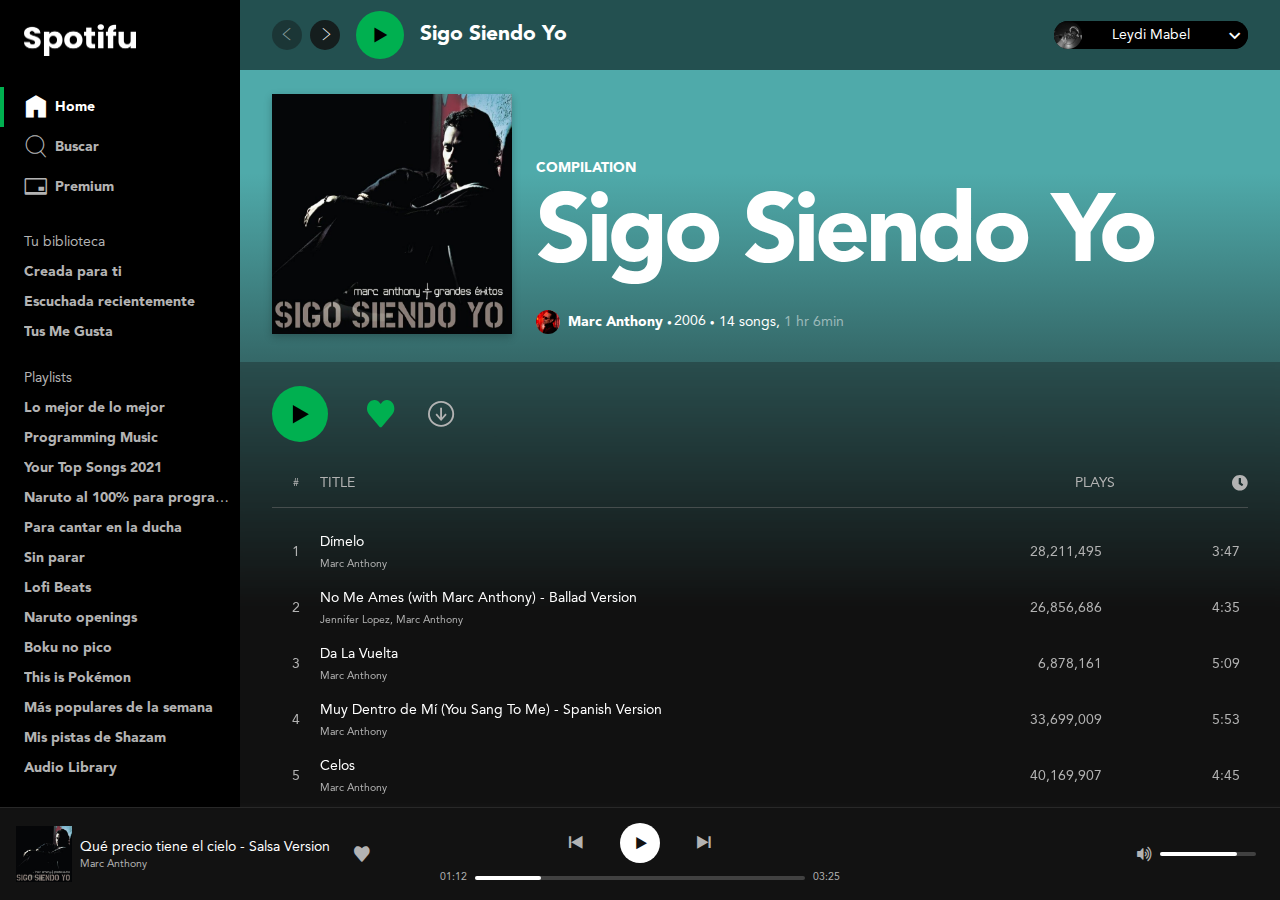
==== commit d8752846: "Add ellipsis in song list" ====
--- a/pages/album.html
+++ b/pages/album.html
@@ -299,8 +299,8 @@
                                                         </button>
                                                     </div>
                                                     <div class="nameSong nameSong-container">
-                                                        <p class="nameSong-name">Dímelo</p>
-                                                        <p class="nameSong-artist">Marc Anthony</p>
+                                                        <p class="nameSong-name ellipsis">Dímelo</p>
+                                                        <p class="nameSong-artist ellipsis">Marc Anthony</p>
                                                     </div>
                                                     <div class="playSong playSong-container">
                                                         <span class="playSong-quantity">28,211,495</span>
@@ -318,8 +318,8 @@
                                                         </button>
                                                     </div>
                                                     <div class="nameSong nameSong-container">
-                                                        <p class="nameSong-name">No Me Ames (with Marc Anthony) - Ballad Version</p>
-                                                        <p class="nameSong-artist">Jennifer Lopez, Marc Anthony</p>
+                                                        <p class="nameSong-name ellipsis">No Me Ames (with Marc Anthony) - Ballad Version</p>
+                                                        <p class="nameSong-artist ellipsis">Jennifer Lopez, Marc Anthony</p>
                                                     </div>
                                                     <div class="playSong playSong-container">
                                                         <span class="playSong-quantity">26,856,686</span>
@@ -337,8 +337,8 @@
                                                         </button>
                                                     </div>
                                                     <div class="nameSong nameSong-container">
-                                                        <p class="nameSong-name">Da La Vuelta</p>
-                                                        <p class="nameSong-artist">Marc Anthony</p>
+                                                        <p class="nameSong-name ellipsis">Da La Vuelta</p>
+                                                        <p class="nameSong-artist ellipsis">Marc Anthony</p>
                                                     </div>
                                                     <div class="playSong playSong-container">
                                                         <span class="playSong-quantity">6,878,161</span>
@@ -356,8 +356,8 @@
                                                         </button>
                                                     </div>
                                                     <div class="nameSong nameSong-container">
-                                                        <p class="nameSong-name">Muy Dentro de Mí (You Sang To Me) - Spanish Version</p>
-                                                        <p class="nameSong-artist">Marc Anthony</p>
+                                                        <p class="nameSong-name ellipsis">Muy Dentro de Mí (You Sang To Me) - Spanish Version</p>
+                                                        <p class="nameSong-artist ellipsis">Marc Anthony</p>
                                                     </div>
                                                     <div class="playSong playSong-container">
                                                         <span class="playSong-quantity">33,699,009</span>
@@ -375,8 +375,8 @@
                                                         </button>
                                                     </div>
                                                     <div class="nameSong nameSong-container">
-                                                        <p class="nameSong-name">Celos</p>
-                                                        <p class="nameSong-artist">Marc Anthony</p>
+                                                        <p class="nameSong-name ellipsis">Celos</p>
+                                                        <p class="nameSong-artist ellipsis ellipsis">Marc Anthony</p>
                                                     </div>
                                                     <div class="playSong playSong-container">
                                                         <span class="playSong-quantity">40,169,907</span>
@@ -394,8 +394,8 @@
                                                         </button>
                                                     </div>
                                                     <div class="nameSong nameSong-container">
-                                                        <p class="nameSong-name">Tragedia</p>
-                                                        <p class="nameSong-artist">Marc Anthony</p>
+                                                        <p class="nameSong-name ellipsis">Tragedia</p>
+                                                        <p class="nameSong-artist ellipsis">Marc Anthony</p>
                                                     </div>
                                                     <div class="playSong playSong-container">
                                                         <span class="playSong-quantity">8,869,617</span>
@@ -413,8 +413,8 @@
                                                         </button>
                                                     </div>
                                                     <div class="nameSong nameSong-container">
-                                                        <p class="nameSong-name">Barco a la Deriva</p>
-                                                        <p class="nameSong-artist">Marc Anthony</p>
+                                                        <p class="nameSong-name ellipsis">Barco a la Deriva</p>
+                                                        <p class="nameSong-artist ellipsis">Marc Anthony</p>
                                                     </div>
                                                     <div class="playSong playSong-container">
                                                         <span class="playSong-quantity">6,094,743</span>
@@ -432,8 +432,8 @@
                                                         </button>
                                                     </div>
                                                     <div class="nameSong nameSong-container">
-                                                        <p class="nameSong-name">Ahora Quién</p>
-                                                        <p class="nameSong-artist">Marc Anthony</p>
+                                                        <p class="nameSong-name ellipsis">Ahora Quién</p>
+                                                        <p class="nameSong-artist ellipsis">Marc Anthony</p>
                                                     </div>
                                                     <div class="playSong playSong-container">
                                                         <span class="playSong-quantity">58,968,268</span>
@@ -451,8 +451,8 @@
                                                         </button>
                                                     </div>
                                                     <div class="nameSong nameSong-container">
-                                                        <p class="nameSong-name">Valió la Pena - Salsa Version</p>
-                                                        <p class="nameSong-artist">Marc Anthony</p>
+                                                        <p class="nameSong-name ellipsis">Valió la Pena - Salsa Version</p>
+                                                        <p class="nameSong-artist ellipsis">Marc Anthony</p>
                                                     </div>
                                                     <div class="playSong playSong-container">
                                                         <span class="playSong-quantity">158,911,388</span>
@@ -470,8 +470,8 @@
                                                         </button>
                                                     </div>
                                                     <div class="nameSong nameSong-container">
-                                                        <p class="nameSong-name">Se Esfuma Tu Amor</p>
-                                                        <p class="nameSong-artist">Marc Anthony</p>
+                                                        <p class="nameSong-name ellipsis">Se Esfuma Tu Amor</p>
+                                                        <p class="nameSong-artist ellipsis">Marc Anthony</p>
                                                     </div>
                                                     <div class="playSong playSong-container">
                                                         <span class="playSong-quantity">6,734,876</span>
@@ -489,8 +489,8 @@
                                                         </button>
                                                     </div>
                                                     <div class="nameSong nameSong-container">
-                                                        <p class="nameSong-name">Tu Amor Me Hace Bien - Salsa Version</p>
-                                                        <p class="nameSong-artist">Marc Anthony</p>
+                                                        <p class="nameSong-name ellipsis">Tu Amor Me Hace Bien - Salsa Version</p>
+                                                        <p class="nameSong-artist ellipsis">Marc Anthony</p>
                                                     </div>
                                                     <div class="playSong playSong-container">
                                                         <span class="playSong-quantity">187,162,768</span>
@@ -508,8 +508,8 @@
                                                         </button>
                                                     </div>
                                                     <div class="nameSong nameSong-container">
-                                                        <p class="nameSong-name">Lamento Borincano - Salsa Version</p>
-                                                        <p class="nameSong-artist">Marc Anthony</p>
+                                                        <p class="nameSong-name ellipsis">Lamento Borincano - Salsa Version</p>
+                                                        <p class="nameSong-artist ellipsis">Marc Anthony</p>
                                                     </div>
                                                     <div class="playSong playSong-container">
                                                         <span class="playSong-quantity">6,491,517</span>
@@ -527,8 +527,8 @@
                                                         </button>
                                                     </div>
                                                     <div class="nameSong nameSong-container">
-                                                        <p class="nameSong-name">Lo Que No Di</p>
-                                                        <p class="nameSong-artist">Marc Anthony</p>
+                                                        <p class="nameSong-name ellipsis">Lo Que No Di</p>
+                                                        <p class="nameSong-artist ellipsis">Marc Anthony</p>
                                                     </div>
                                                     <div class="playSong playSong-container">
                                                         <span class="playSong-quantity">3,757,350</span>
@@ -546,8 +546,8 @@
                                                         </button>
                                                     </div>
                                                     <div class="nameSong nameSong-container">
-                                                        <p class="nameSong-name">Qué Precio Tiene el Cielo - Salsa Version</p>
-                                                        <p class="nameSong-artist">Marc Anthony</p>
+                                                        <p class="nameSong-name ellipsis">Qué Precio Tiene el Cielo - Salsa Version</p>
+                                                        <p class="nameSong-artist ellipsis">Marc Anthony</p>
                                                     </div>
                                                     <div class="playSong playSong-container">
                                                         <span class="playSong-quantity">113,970,550</span>
@@ -727,8 +727,8 @@
                             </div>
                             <div class="nowPlaying-detail">
                                 <div class="nowPlaying-description">
-                                    <a class="nowPlaying-title" href="#">Qué precio tiene el cielo - Salsa Version</a>
-                                    <a class="nowPlaying-artist" href="#">Marc Anthony</a>
+                                    <a class="nowPlaying-title ellipsis" href="./album.html">Qué precio tiene el cielo - Salsa Version</a>
+                                    <a class="nowPlaying-artist" href="./artist.html">Marc Anthony</a>
                                 </div>
                                 <div class="nowPlaying-action">
                                     <button class="player-controller" aria-label="Save from Your Library" title="Save from Your Library" role="switch" aria-checked="false">
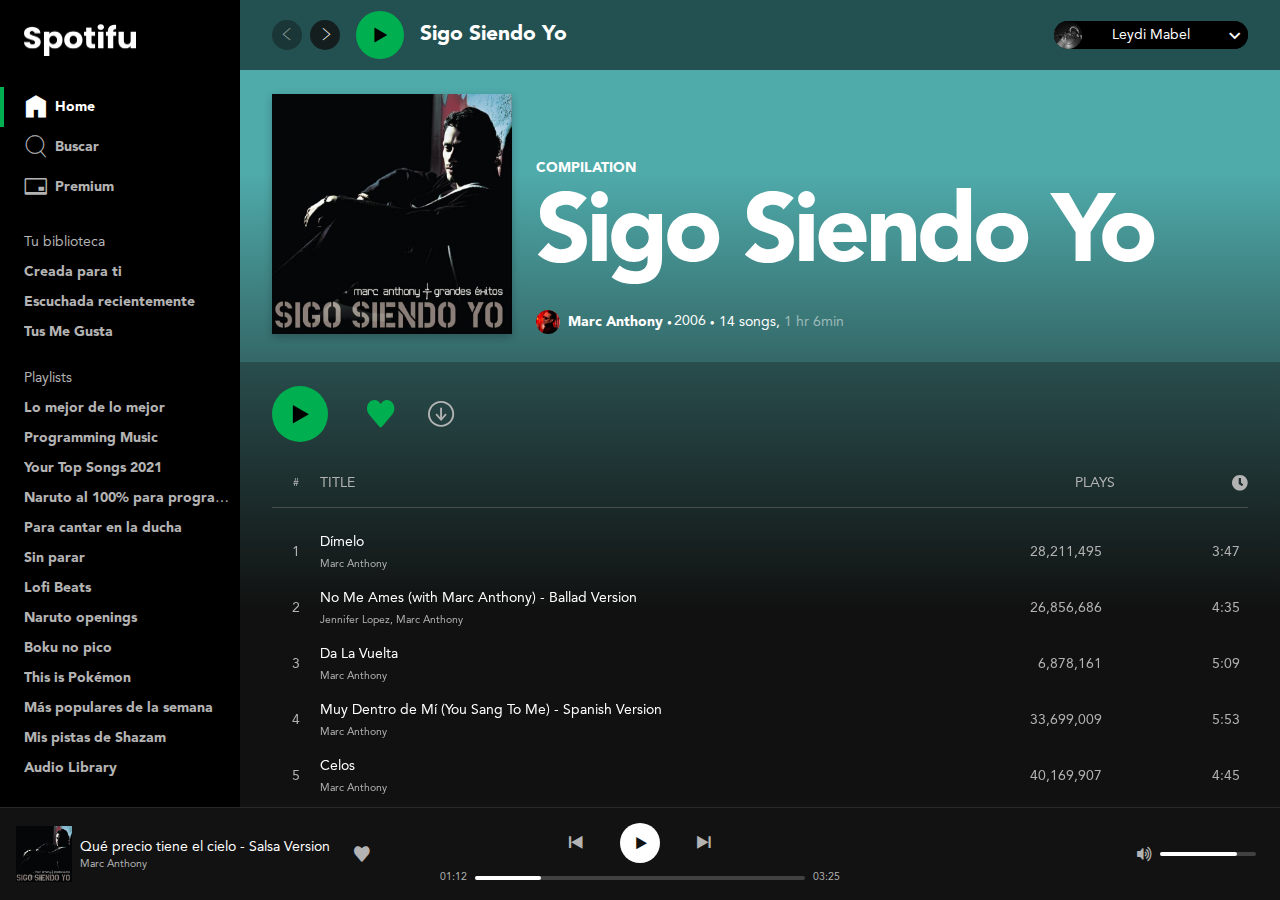
==== commit f6d7b950: "Add ellipsis value" ====
--- a/pages/album.html
+++ b/pages/album.html
@@ -201,7 +201,7 @@
                                         </button>
                                     </div>
                                     <div class="album-title">
-                                        <h2 class="album-name">Sigo Siendo Yo</h2>
+                                        <h2 class="album-name ellipsis">Sigo Siendo Yo</h2>
                                     </div>
                                 </div>
                                 <div class="user">
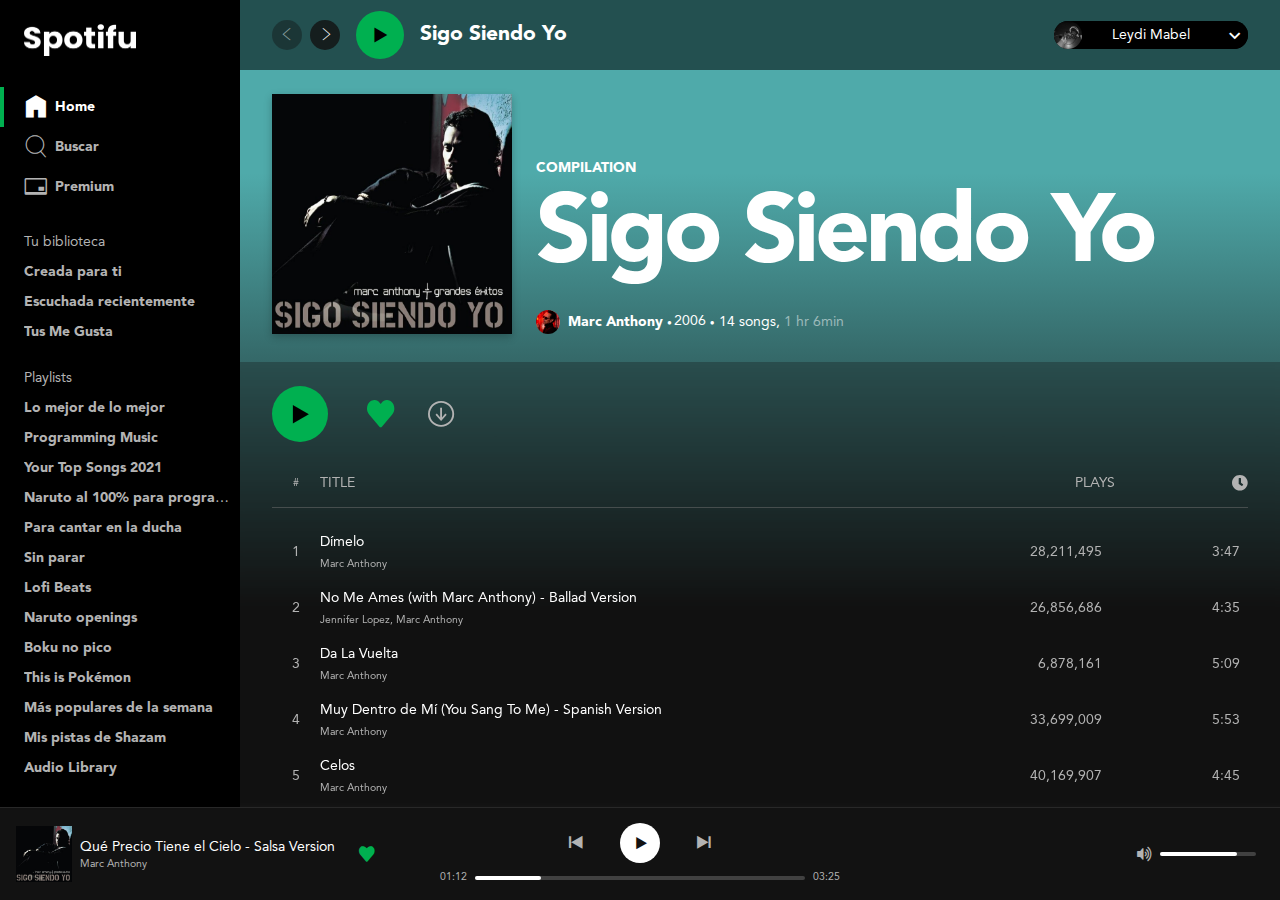
==== commit 592053df: "Modify song name" ====
--- a/pages/album.html
+++ b/pages/album.html
@@ -727,7 +727,7 @@
                             </div>
                             <div class="nowPlaying-detail">
                                 <div class="nowPlaying-description">
-                                    <a class="nowPlaying-title ellipsis" href="./album.html">Qué precio tiene el cielo - Salsa Version</a>
+                                    <a class="nowPlaying-title ellipsis" href="./album.html">Qué Precio Tiene el Cielo - Salsa Version</a>
                                     <a class="nowPlaying-artist" href="./artist.html">Marc Anthony</a>
                                 </div>
                                 <div class="nowPlaying-action">
